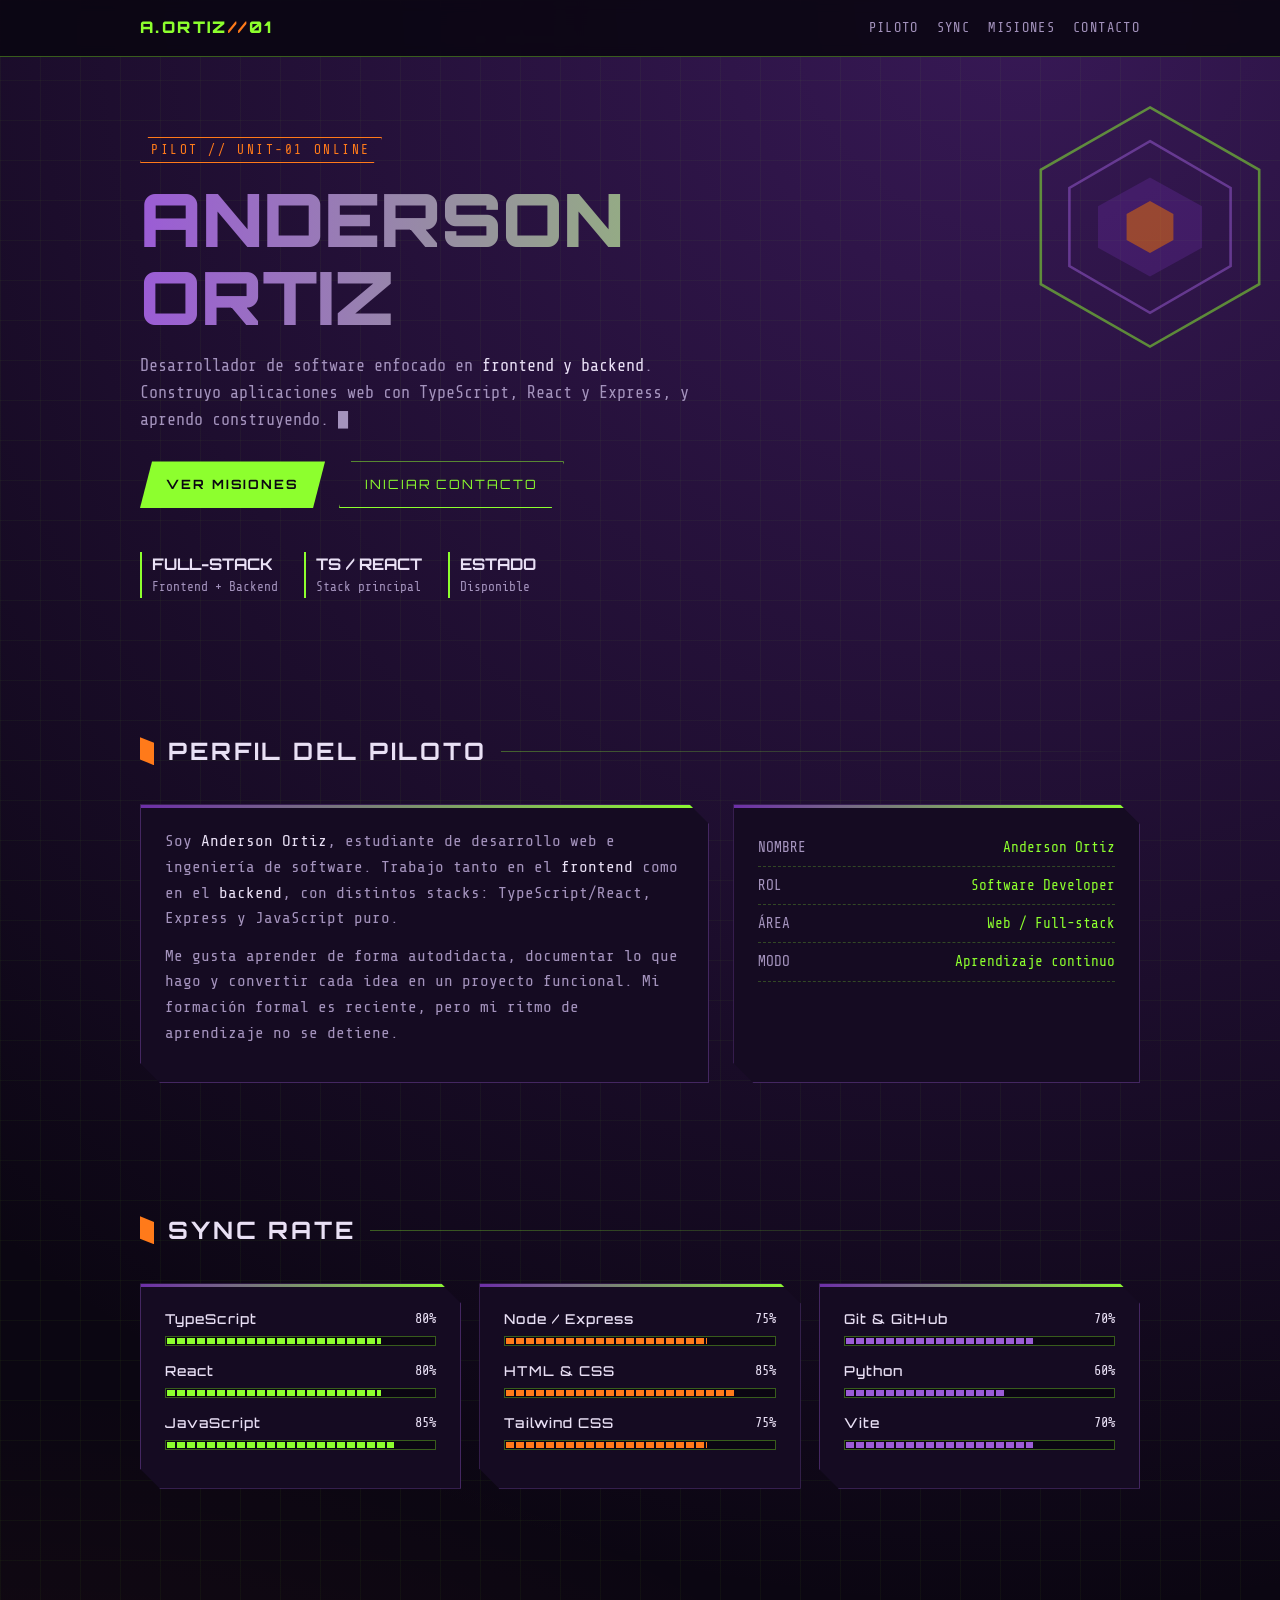
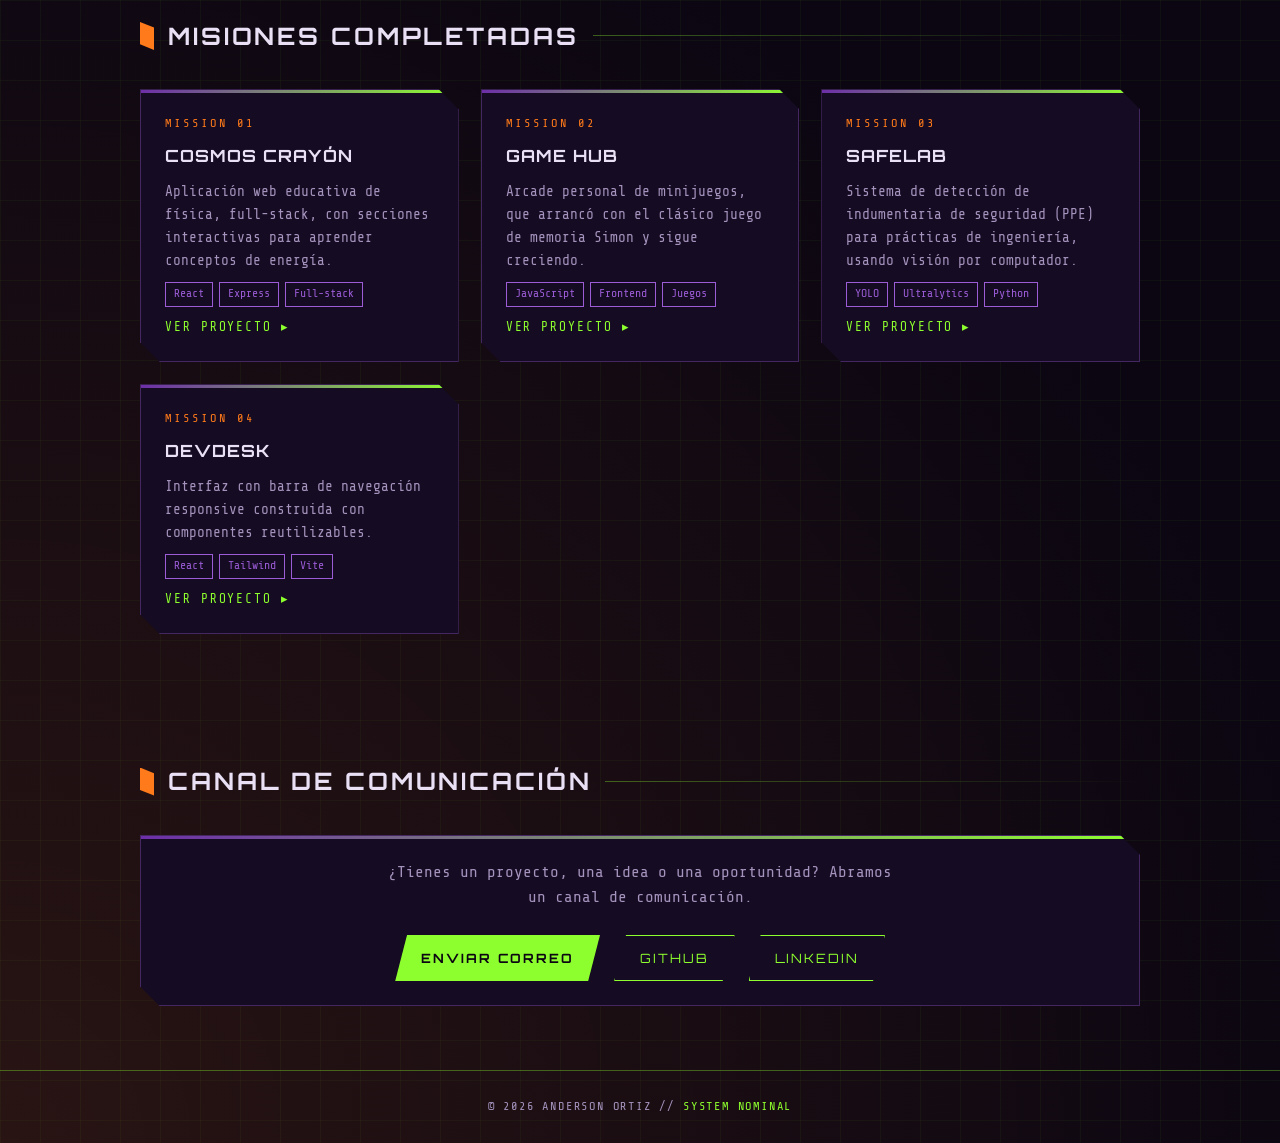
==== index.html @ fb03339a "Add initial portfolio files including HTML, CSS, and README" ====
<!DOCTYPE html>
<html lang="es">

<head>
    <meta charset="UTF-8">
    <meta name="viewport" content="width=device-width, initial-scale=1, viewport-fit=cover">
    <title>Anderson Ortiz — Software Developer</title>
    <link rel="preconnect" href="https://fonts.googleapis.com">
    <link href="https://fonts.googleapis.com/css2?family=Orbitron:wght@500;700;900&family=Share+Tech+Mono&display=swap"
        rel="stylesheet">
    <link rel="stylesheet" href="./styles.css">
</head>

<body>

    <nav>
        <div class="wrap">
            <div class="logo">A.ORTIZ<span>//</span>01</div>
            <ul>
                <li><a href="#sobre-mi">Piloto</a></li>
                <li><a href="#skills">Sync</a></li>
                <li><a href="#proyectos">Misiones</a></li>
                <li><a href="#contacto">Contacto</a></li>
            </ul>
        </div>
    </nav>

    <header class="hero">
        <div class="wrap">
            <svg class="eva-mark" viewBox="0 0 200 200" aria-hidden="true">
                <polygon points="100,8 184,56 184,144 100,192 16,144 16,56" fill="none" stroke="#8dff2e"
                    stroke-width="2" />
                <polygon points="100,34 162,70 162,130 100,166 38,130 38,70" fill="none" stroke="#9b5cd6"
                    stroke-width="2" />
                <polygon points="100,62 140,84 140,116 100,138 60,116 60,84" fill="#6d2fa8" opacity=".6" />
                <polygon points="100,80 118,90 118,110 100,120 82,110 82,90" fill="#ff7a1a" />
            </svg>
            <span class="tag">PILOT // UNIT-01 ONLINE</span>
            <h1>Anderson<br>Ortiz</h1>
            <p class="lead">Desarrollador de software enfocado en <b>frontend y backend</b>. Construyo aplicaciones web
                con TypeScript, React y Express, y aprendo construyendo.<span class="blink"> █</span></p>
            <div class="btns">
                <a class="btn primary" href="#proyectos">Ver misiones</a>
                <a class="btn ghost" href="#contacto">Iniciar contacto</a>
            </div>
            <div class="hud">
                <div><strong>FULL-STACK</strong>Frontend + Backend</div>
                <div><strong>TS / REACT</strong>Stack principal</div>
                <div><strong>ESTADO</strong>Disponible</div>
            </div>
        </div>
    </header>

    <section id="sobre-mi">
        <div class="wrap">
            <h2 class="sec-title">Perfil del piloto</h2>
            <div class="about">
                <div class="panel">
                    <p>Soy <b>Anderson Ortiz</b>, estudiante de desarrollo web e ingeniería de software. Trabajo tanto
                        en el <b>frontend</b> como en el <b>backend</b>, con distintos stacks: TypeScript/React, Express
                        y JavaScript puro.</p>
                    <p>Me gusta aprender de forma autodidacta, documentar lo que hago y convertir cada idea en un
                        proyecto funcional. Mi formación formal es reciente, pero mi ritmo de aprendizaje no se detiene.
                    </p>
                </div>
                <div class="panel">
                    <div class="data-row"><span>NOMBRE</span><span>Anderson Ortiz</span></div>
                    <div class="data-row"><span>ROL</span><span>Software Developer</span></div>
                    <div class="data-row"><span>ÁREA</span><span>Web / Full-stack</span></div>
                    <div class="data-row"><span>MODO</span><span>Aprendizaje continuo</span></div>
                </div>
            </div>
        </div>
    </section>

    <section id="skills">
        <div class="wrap">
            <h2 class="sec-title">Sync rate</h2>
            <div class="skills">
                <div class="panel">
                    <div class="skill">
                        <div class="skill-top"><b>TypeScript</b><span>80%</span></div>
                        <div class="bar"><i style="width:80%"></i></div>
                    </div>
                    <div class="skill">
                        <div class="skill-top"><b>React</b><span>80%</span></div>
                        <div class="bar"><i style="width:80%"></i></div>
                    </div>
                    <div class="skill">
                        <div class="skill-top"><b>JavaScript</b><span>85%</span></div>
                        <div class="bar"><i style="width:85%"></i></div>
                    </div>
                </div>
                <div class="panel">
                    <div class="skill">
                        <div class="skill-top"><b>Node / Express</b><span>75%</span></div>
                        <div class="bar o"><i style="width:75%"></i></div>
                    </div>
                    <div class="skill">
                        <div class="skill-top"><b>HTML &amp; CSS</b><span>85%</span></div>
                        <div class="bar o"><i style="width:85%"></i></div>
                    </div>
                    <div class="skill">
                        <div class="skill-top"><b>Tailwind CSS</b><span>75%</span></div>
                        <div class="bar o"><i style="width:75%"></i></div>
                    </div>
                </div>
                <div class="panel">
                    <div class="skill">
                        <div class="skill-top"><b>Git &amp; GitHub</b><span>70%</span></div>
                        <div class="bar p"><i style="width:70%"></i></div>
                    </div>
                    <div class="skill">
                        <div class="skill-top"><b>Python</b><span>60%</span></div>
                        <div class="bar p"><i style="width:60%"></i></div>
                    </div>
                    <div class="skill">
                        <div class="skill-top"><b>Vite</b><span>70%</span></div>
                        <div class="bar p"><i style="width:70%"></i></div>
                    </div>
                </div>
            </div>
        </div>
    </section>

    <section id="proyectos">
        <div class="wrap">
            <h2 class="sec-title">Misiones completadas</h2>
            <div class="projects">
                <article class="panel project">
                    <span class="code">MISSION 01</span>
                    <h3>Cosmos Crayón</h3>
                    <p>Aplicación web educativa de física, full-stack, con secciones interactivas para aprender
                        conceptos de energía.</p>
                    <div class="chips"><span>React</span><span>Express</span><span>Full-stack</span></div>
                    <a class="more" href="#">Ver proyecto</a>
                </article>
                <article class="panel project">
                    <span class="code">MISSION 02</span>
                    <h3>Game Hub</h3>
                    <p>Arcade personal de minijuegos, que arrancó con el clásico juego de memoria Simon y sigue
                        creciendo.</p>
                    <div class="chips"><span>JavaScript</span><span>Frontend</span><span>Juegos</span></div>
                    <a class="more" href="#">Ver proyecto</a>
                </article>
                <article class="panel project">
                    <span class="code">MISSION 03</span>
                    <h3>SafeLab</h3>
                    <p>Sistema de detección de indumentaria de seguridad (PPE) para prácticas de ingeniería, usando
                        visión por computador.</p>
                    <div class="chips"><span>YOLO</span><span>Ultralytics</span><span>Python</span></div>
                    <a class="more" href="#">Ver proyecto</a>
                </article>
                <article class="panel project">
                    <span class="code">MISSION 04</span>
                    <h3>DevDesk</h3>
                    <p>Interfaz con barra de navegación responsive construida con componentes reutilizables.</p>
                    <div class="chips"><span>React</span><span>Tailwind</span><span>Vite</span></div>
                    <a class="more" href="#">Ver proyecto</a>
                </article>
            </div>
        </div>
    </section>

    <section id="contacto">
        <div class="wrap">
            <h2 class="sec-title">Canal de comunicación</h2>
            <div class="panel contact">
                <p>¿Tienes un proyecto, una idea o una oportunidad? Abramos un canal de comunicación.</p>
                <div class="links">
                    <a class="btn primary" href="mailto:tu-correo@ejemplo.com">Enviar correo</a>
                    <a class="btn ghost" href="https://github.com/" target="_blank" rel="noopener">GitHub</a>
                    <a class="btn ghost" href="https://www.linkedin.com/" target="_blank" rel="noopener">LinkedIn</a>
                </div>
            </div>
        </div>
    </section>

    <footer>
        <div class="wrap">© 2026 ANDERSON ORTIZ // <span>SYSTEM NOMINAL</span></div>
    </footer>

</body>

</html>
---- styles.css ----
:root {
            --bg: #0b0612;
            --panel: #150b22;
            --purple: #6d2fa8;
            --purple-2: #9b5cd6;
            --green: #8dff2e;
            --orange: #ff7a1a;
            --text: #e9e0f5;
            --muted: #a493bd;
            --line: rgba(141, 255, 46, .35);
            --display: 'Orbitron', 'Segoe UI', Arial, sans-serif;
            --mono: 'Share Tech Mono', 'Courier New', monospace;
            box-sizing: border-box;
            padding-top: env(safe-area-inset-top, 0px);
            padding-bottom: env(safe-area-inset-bottom, 0px);
            color-scheme: dark;
        }

        @media (prefers-color-scheme:light) {
            :root:not([data-theme="dark"]) {
                --bg: #0b0612;
            }
        }

        *,
        *::before,
        *::after {
            box-sizing: border-box
        }

        html {
            scroll-behavior: smooth;
            scroll-padding-top: 70px
        }

        body {
            margin: 0;
            background: var(--bg);
            color: var(--text);
            font-family: var(--mono);
            line-height: 1.6;
            background-image:
                linear-gradient(rgba(141, 255, 46, .04) 1px, transparent 1px),
                linear-gradient(90deg, rgba(141, 255, 46, .04) 1px, transparent 1px),
                radial-gradient(circle at 80% 0%, rgba(109, 47, 168, .45), transparent 55%),
                radial-gradient(circle at 0% 100%, rgba(255, 122, 26, .12), transparent 45%);
            background-size: 40px 40px, 40px 40px, auto, auto;
        }

        a {
            color: var(--green);
            text-decoration: none
        }

        .wrap {
            max-width: 1040px;
            margin: 0 auto;
            padding: 0 20px
        }

        /* NAV */
        nav {
            position: sticky;
            top: 0;
            z-index: 10;
            background: rgba(11, 6, 18, .9);
            backdrop-filter: blur(6px);
            border-bottom: 1px solid var(--line)
        }

        nav .wrap {
            display: flex;
            justify-content: space-between;
            align-items: center;
            height: 56px;
            gap: 12px;
            overflow-x: auto
        }

        .logo {
            font-family: var(--display);
            font-weight: 900;
            letter-spacing: .15em;
            color: var(--green);
            white-space: nowrap
        }

        .logo span {
            color: var(--orange)
        }

        nav ul {
            display: flex;
            gap: 18px;
            list-style: none;
            margin: 0;
            padding: 0;
            font-size: .85rem;
            text-transform: uppercase;
            letter-spacing: .1em
        }

        nav ul a {
            color: var(--muted)
        }

        nav ul a:hover {
            color: var(--green)
        }

        /* HERO */
        .hero {
            padding: 80px 0 70px;
            position: relative
        }

        .tag {
            display: inline-block;
            color: var(--orange);
            border: 1px solid var(--orange);
            padding: 2px 10px;
            font-size: .8rem;
            letter-spacing: .2em;
            clip-path: polygon(8px 0, 100% 0, calc(100% - 8px) 100%, 0 100%)
        }

        .hero h1 {
            font-family: var(--display);
            font-weight: 900;
            font-size: clamp(2.2rem, 7vw, 4.6rem);
            line-height: 1.05;
            margin: 18px 0 10px;
            text-transform: uppercase;
            background: linear-gradient(90deg, var(--purple-2), var(--green));
            -webkit-background-clip: text;
            background-clip: text;
            color: transparent
        }

        .hero p.lead {
            max-width: 600px;
            color: var(--muted);
            font-size: 1.05rem
        }

        .hero p.lead b {
            color: var(--text);
            font-weight: 400
        }

        .btns {
            display: flex;
            gap: 14px;
            flex-wrap: wrap;
            margin-top: 28px
        }

        .btn {
            font-family: var(--display);
            font-size: .8rem;
            letter-spacing: .15em;
            text-transform: uppercase;
            padding: 13px 26px;
            clip-path: polygon(12px 0, 100% 0, calc(100% - 12px) 100%, 0 100%);
            transition: .2s
        }

        .btn.primary {
            background: var(--green);
            color: #0b0612;
            font-weight: 700
        }

        .btn.primary:hover {
            background: var(--orange)
        }

        .btn.ghost {
            background: transparent;
            color: var(--green);
            box-shadow: inset 0 0 0 1px var(--green)
        }

        .btn.ghost:hover {
            background: rgba(141, 255, 46, .12)
        }

        .hud {
            margin-top: 44px;
            display: flex;
            gap: 26px;
            flex-wrap: wrap;
            font-size: .8rem;
            color: var(--muted)
        }

        .hud div {
            border-left: 2px solid var(--green);
            padding-left: 10px
        }

        .hud strong {
            display: block;
            color: var(--text);
            font-family: var(--display);
            font-size: 1rem
        }

        .eva-mark {
            position: absolute;
            right: 0;
            top: 40px;
            width: 260px;
            opacity: .5;
            display: none
        }

        @media(min-width:900px) {
            .eva-mark {
                display: block
            }
        }

        /* SECTIONS */
        section {
            padding: 64px 0
        }

        .sec-title {
            font-family: var(--display);
            font-weight: 700;
            font-size: 1.5rem;
            letter-spacing: .12em;
            text-transform: uppercase;
            margin: 0 0 34px;
            display: flex;
            align-items: center;
            gap: 14px
        }

        .sec-title::before {
            content: "";
            width: 14px;
            height: 28px;
            background: var(--orange);
            clip-path: polygon(0 0, 100% 20%, 100% 100%, 0 80%)
        }

        .sec-title::after {
            content: "";
            flex: 1;
            height: 1px;
            background: linear-gradient(90deg, var(--line), transparent)
        }

        .panel {
            background: var(--panel);
            border: 1px solid rgba(155, 92, 214, .35);
            padding: 24px;
            position: relative;
            clip-path: polygon(0 0, calc(100% - 20px) 0, 100% 20px, 100% 100%, 20px 100%, 0 calc(100% - 20px))
        }

        .panel::before {
            content: "";
            position: absolute;
            left: 0;
            top: 0;
            width: 100%;
            height: 3px;
            background: linear-gradient(90deg, var(--purple), var(--green))
        }

        /* ABOUT */
        .about {
            display: grid;
            gap: 24px;
            grid-template-columns: 1fr
        }

        @media(min-width:800px) {
            .about {
                grid-template-columns: 1.4fr 1fr
            }
        }

        .about p {
            margin: 0 0 12px;
            color: var(--muted)
        }

        .about p b {
            color: var(--text);
            font-weight: 400
        }

        .data-row {
            display: flex;
            justify-content: space-between;
            border-bottom: 1px dashed rgba(141, 255, 46, .25);
            padding: 7px 0;
            font-size: .9rem
        }

        .data-row span:first-child {
            color: var(--muted)
        }

        .data-row span:last-child {
            color: var(--green)
        }

        /* SKILLS */
        .skills {
            display: grid;
            gap: 18px;
            grid-template-columns: repeat(auto-fit, minmax(260px, 1fr))
        }

        .skill-top {
            display: flex;
            justify-content: space-between;
            font-size: .85rem;
            margin-bottom: 6px
        }

        .skill-top b {
            font-family: var(--display);
            font-weight: 500;
            letter-spacing: .08em
        }

        .bar {
            height: 10px;
            background: #0b0612;
            border: 1px solid var(--line);
            padding: 1px
        }

        .bar i {
            display: block;
            height: 100%;
            background: repeating-linear-gradient(90deg, var(--green) 0 8px, transparent 8px 10px)
        }

        .bar.o i {
            background: repeating-linear-gradient(90deg, var(--orange) 0 8px, transparent 8px 10px)
        }

        .bar.p i {
            background: repeating-linear-gradient(90deg, var(--purple-2) 0 8px, transparent 8px 10px)
        }

        .skill {
            margin-bottom: 14px
        }

        /* PROJECTS */
        .projects {
            display: grid;
            gap: 22px;
            grid-template-columns: repeat(auto-fit, minmax(280px, 1fr))
        }

        .project {
            display: flex;
            flex-direction: column;
            gap: 10px;
            transition: transform .2s
        }

        .project:hover {
            transform: translateY(-4px)
        }

        .project .code {
            color: var(--orange);
            font-size: .75rem;
            letter-spacing: .25em
        }

        .project h3 {
            font-family: var(--display);
            font-size: 1.05rem;
            margin: 0;
            letter-spacing: .06em;
            text-transform: uppercase
        }

        .project p {
            margin: 0;
            color: var(--muted);
            font-size: .9rem;
            flex: 1
        }

        .chips {
            display: flex;
            flex-wrap: wrap;
            gap: 6px
        }

        .chips span {
            font-size: .72rem;
            padding: 2px 8px;
            border: 1px solid var(--purple-2);
            color: var(--purple-2)
        }

        .project a.more {
            font-size: .8rem;
            letter-spacing: .15em;
            text-transform: uppercase
        }

        .project a.more::after {
            content: " ▸"
        }

        /* CONTACT */
        .contact {
            text-align: center
        }

        .contact p {
            color: var(--muted);
            max-width: 520px;
            margin: 0 auto 24px
        }

        .links {
            display: flex;
            justify-content: center;
            gap: 14px;
            flex-wrap: wrap
        }

        footer {
            padding: 26px 0;
            text-align: center;
            font-size: .75rem;
            color: var(--muted);
            border-top: 1px solid var(--line);
            letter-spacing: .15em
        }

        footer span {
            color: var(--green)
        }

        @keyframes blink {
            50% {
                opacity: 0
            }
        }

        .blink {
            animation: blink 1.2s steps(1) infinite
        }

        @media(prefers-reduced-motion:reduce) {
            .blink {
                animation: none
            }

            html {
                scroll-behavior: auto
            }
        }
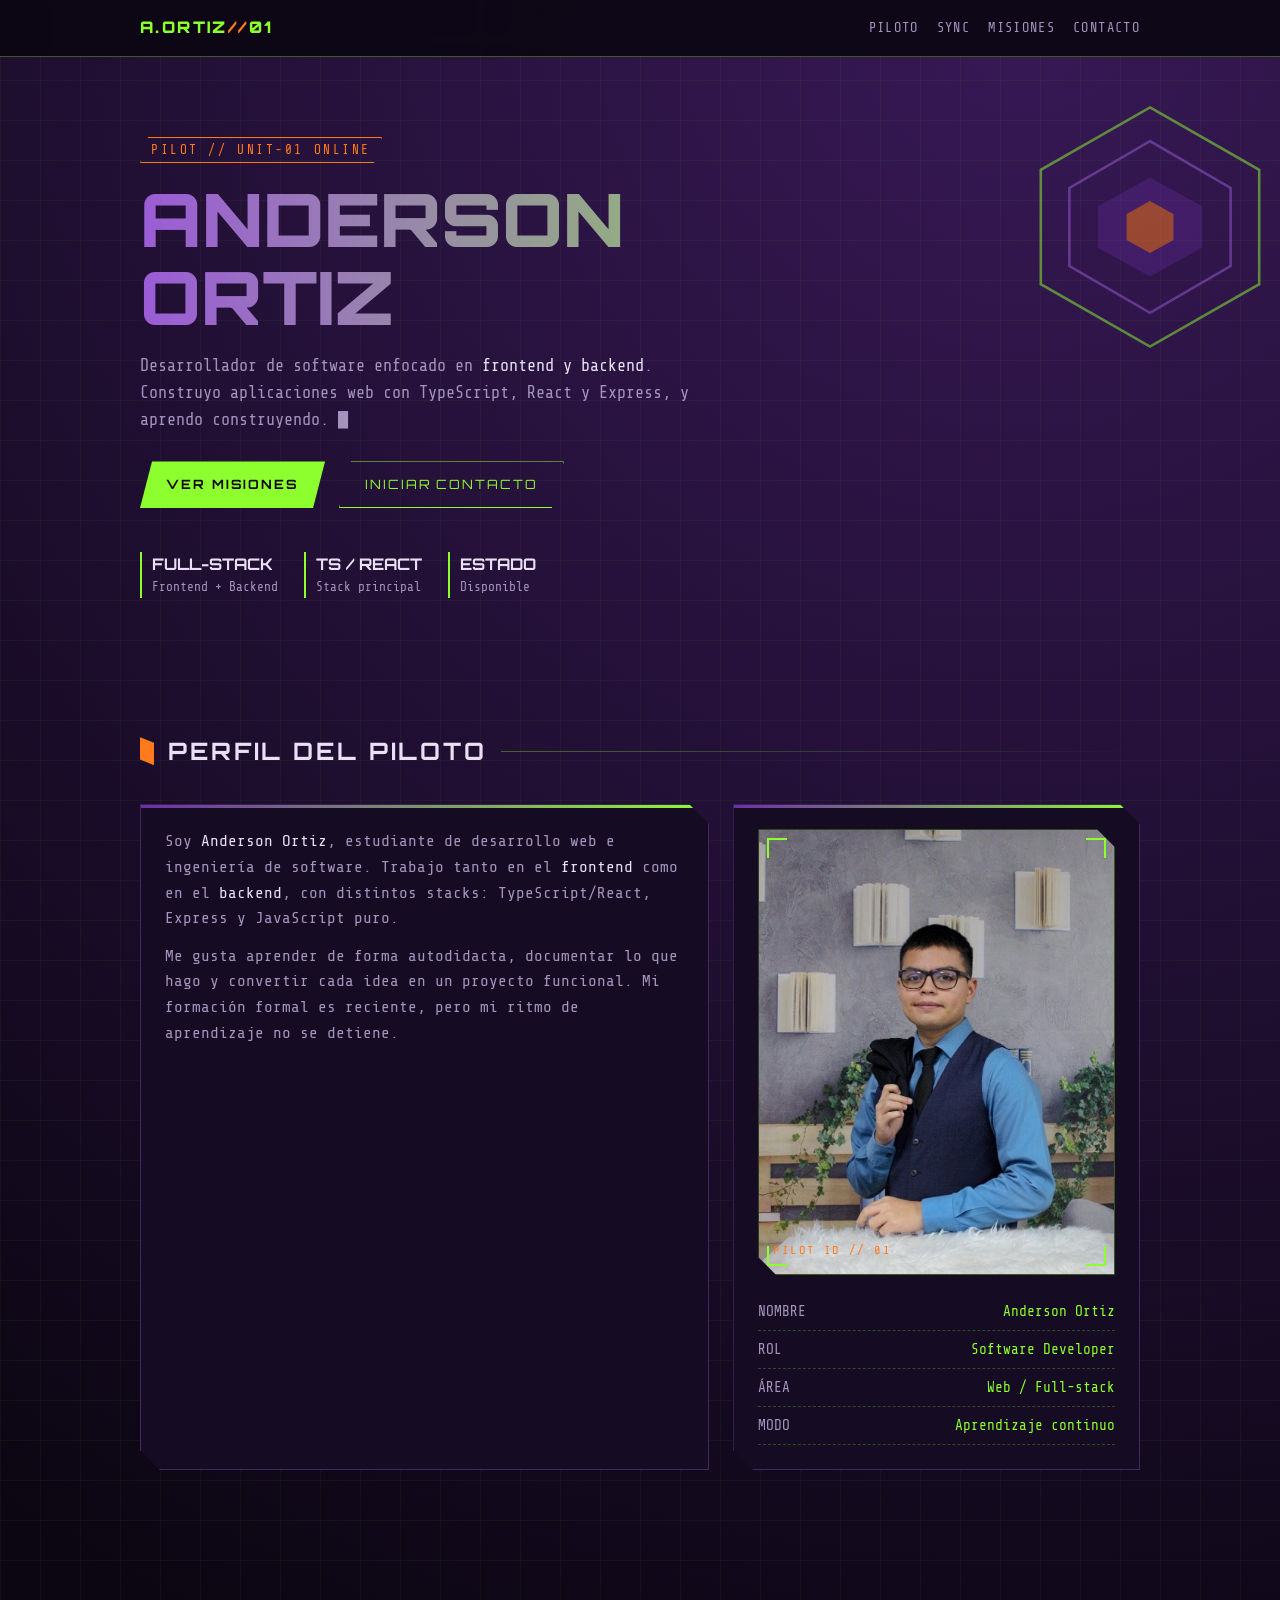
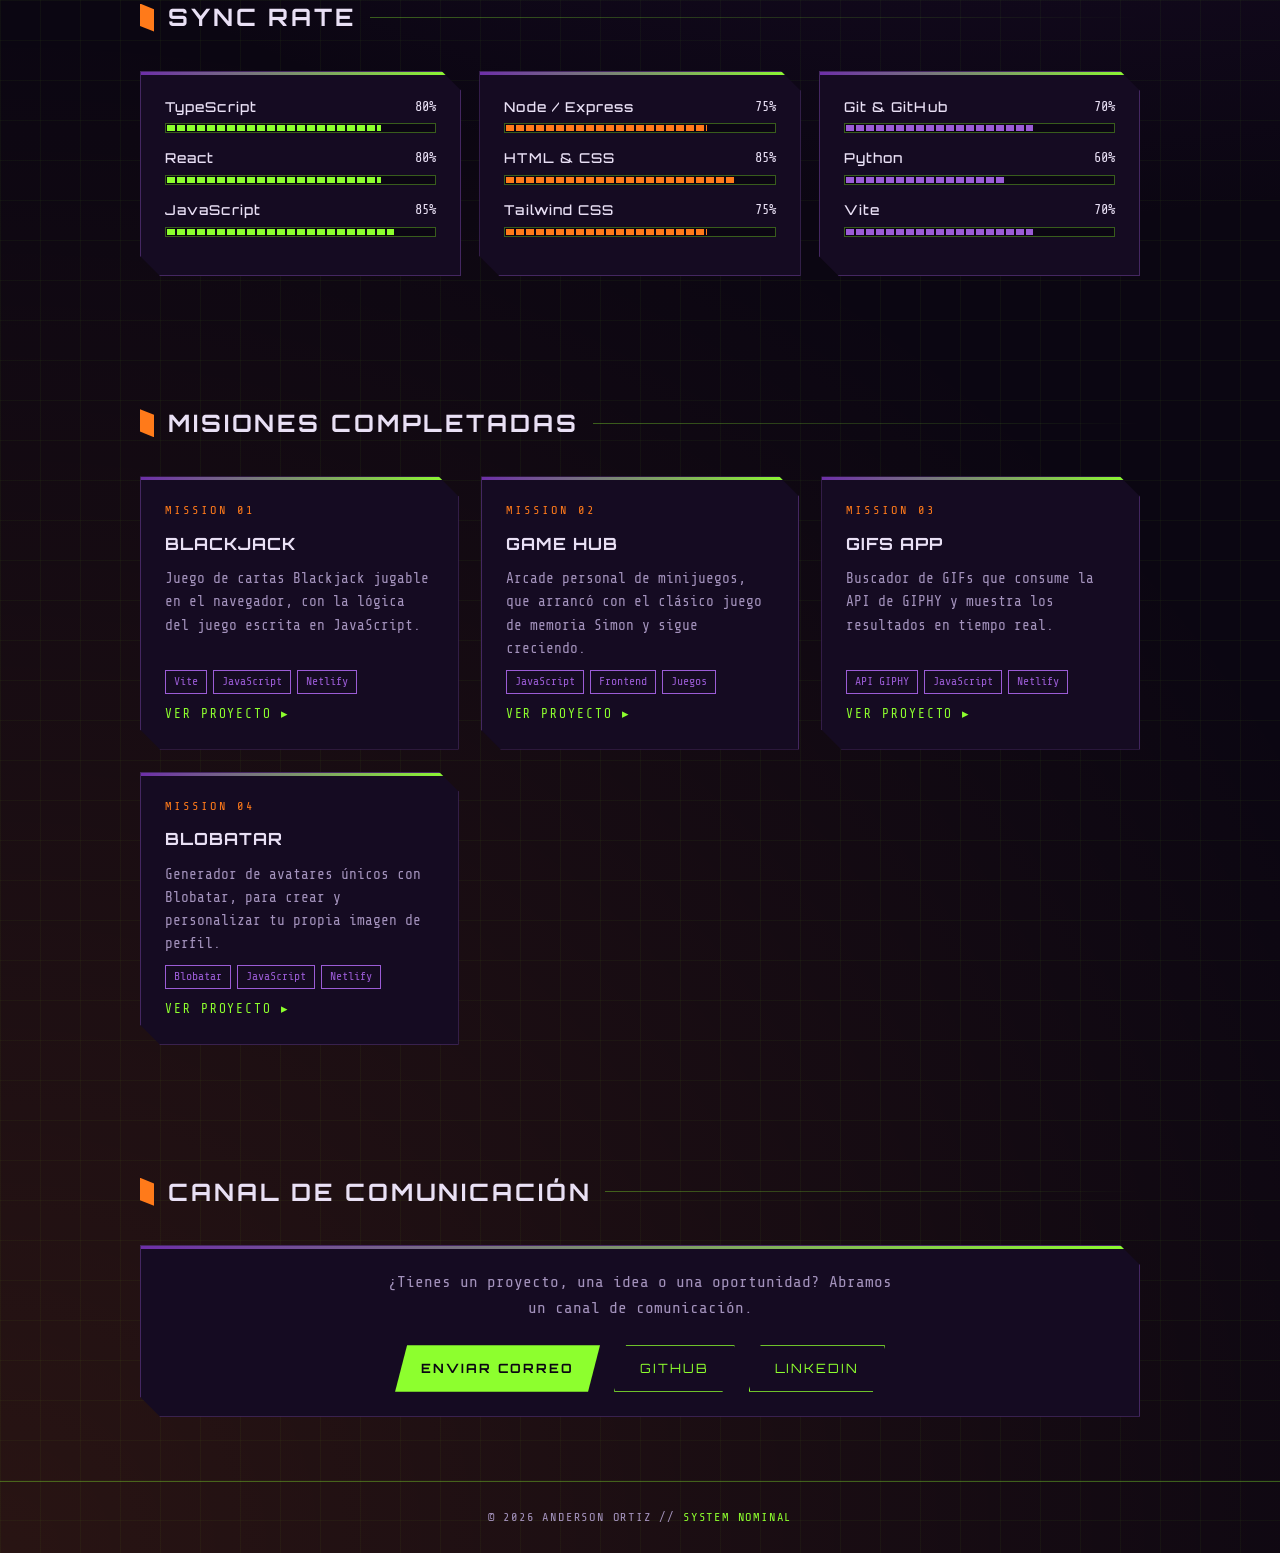
==== commit bbf249d2: "Implement code changes to enhance functionality and improve performance" ====
--- a/index.html
+++ b/index.html
@@ -63,7 +63,16 @@
                         proyecto funcional. Mi formación formal es reciente, pero mi ritmo de aprendizaje no se detiene.
                     </p>
                 </div>
-                <div class="panel">
+                <div class="panel pilot-card">
+                    <figure class="photo-frame">
+                        <img src="img/anderson.jpg" alt="Foto de Anderson Ortiz" width="400" height="500">
+                        <span class="corner tl"></span>
+                        <span class="corner tr"></span>
+                        <span class="corner bl"></span>
+                        <span class="corner br"></span>
+                        <figcaption class="photo-tag">PILOT ID // 01</figcaption>
+                    </figure>
+
                     <div class="data-row"><span>NOMBRE</span><span>Anderson Ortiz</span></div>
                     <div class="data-row"><span>ROL</span><span>Software Developer</span></div>
                     <div class="data-row"><span>ÁREA</span><span>Web / Full-stack</span></div>
@@ -129,12 +138,14 @@
             <div class="projects">
                 <article class="panel project">
                     <span class="code">MISSION 01</span>
-                    <h3>Cosmos Crayón</h3>
-                    <p>Aplicación web educativa de física, full-stack, con secciones interactivas para aprender
-                        conceptos de energía.</p>
-                    <div class="chips"><span>React</span><span>Express</span><span>Full-stack</span></div>
-                    <a class="more" href="#">Ver proyecto</a>
-                </article>
+                    <h3>Blackjack</h3>
+                    <p>Juego de cartas Blackjack jugable en el navegador, con la lógica del juego escrita en JavaScript.
+                    </p>
+                    <div class="chips"><span>Vite</span><span>JavaScript</span><span>Netlify</span></div>
+                    <a class="more" href="https://blackjack-by-anderortiz.netlify.app/" target="_blank"
+                        rel="noopener">Ver proyecto</a>
+                </article>
+
                 <article class="panel project">
                     <span class="code">MISSION 02</span>
                     <h3>Game Hub</h3>
@@ -143,20 +154,24 @@
                     <div class="chips"><span>JavaScript</span><span>Frontend</span><span>Juegos</span></div>
                     <a class="more" href="#">Ver proyecto</a>
                 </article>
+
                 <article class="panel project">
                     <span class="code">MISSION 03</span>
-                    <h3>SafeLab</h3>
-                    <p>Sistema de detección de indumentaria de seguridad (PPE) para prácticas de ingeniería, usando
-                        visión por computador.</p>
-                    <div class="chips"><span>YOLO</span><span>Ultralytics</span><span>Python</span></div>
-                    <a class="more" href="#">Ver proyecto</a>
-                </article>
+                    <h3>GIFs App</h3>
+                    <p>Buscador de GIFs que consume la API de GIPHY y muestra los resultados en tiempo real.</p>
+                    <div class="chips"><span>API GIPHY</span><span>JavaScript</span><span>Netlify</span></div>
+                    <a class="more" href="https://gifs-app-ander-ortiz.netlify.app/" target="_blank" rel="noopener">Ver
+                        proyecto</a>
+                </article>
+
                 <article class="panel project">
                     <span class="code">MISSION 04</span>
-                    <h3>DevDesk</h3>
-                    <p>Interfaz con barra de navegación responsive construida con componentes reutilizables.</p>
-                    <div class="chips"><span>React</span><span>Tailwind</span><span>Vite</span></div>
-                    <a class="more" href="#">Ver proyecto</a>
+                    <h3>Blobatar</h3>
+                    <p>Generador de avatares únicos con Blobatar, para crear y personalizar tu propia imagen de perfil.
+                    </p>
+                    <div class="chips"><span>Blobatar</span><span>JavaScript</span><span>Netlify</span></div>
+                    <a class="more" href="https://ander-ortiz-blobatar.netlify.app/" target="_blank" rel="noopener">Ver
+                        proyecto</a>
                 </article>
             </div>
         </div>
--- a/styles.css
+++ b/styles.css
@@ -467,3 +467,80 @@
                 scroll-behavior: auto
             }
         }
+
+        /* FOTO DEL PILOTO */
+        .photo-frame {
+            position: relative;
+            margin: 0 0 18px;
+            aspect-ratio: 4/5;
+            background: #0b0612;
+            border: 1px solid var(--line);
+            overflow: hidden;
+            clip-path: polygon(0 0, calc(100% - 18px) 0, 100% 18px, 100% 100%, 18px 100%, 0 calc(100% - 18px));
+        }
+
+        .photo-frame img {
+            width: 100%;
+            height: 100%;
+            object-fit: cover;
+            display: block;
+            filter: saturate(.9) contrast(1.05);
+        }
+
+        /* tinte morado + líneas de escaneo */
+        /* .photo-frame::after {
+            content: "";
+            position: absolute;
+            inset: 0;
+            pointer-events: none;
+            background:
+                repeating-linear-gradient(0deg, rgba(0, 0, 0, .18) 0 1px, transparent 1px 3px),
+                linear-gradient(180deg, rgba(109, 47, 168, .25), transparent 40%, rgba(11, 6, 18, .75));
+        } */
+
+        /* esquinas tipo visor */
+        .corner {
+            position: absolute;
+            width: 20px;
+            height: 20px;
+            border: 2px solid var(--green);
+            z-index: 2
+        }
+
+        .corner.tl {
+            top: 8px;
+            left: 8px;
+            border-right: 0;
+            border-bottom: 0
+        }
+
+        .corner.tr {
+            top: 8px;
+            right: 8px;
+            border-left: 0;
+            border-bottom: 0
+        }
+
+        .corner.bl {
+            bottom: 8px;
+            left: 8px;
+            border-right: 0;
+            border-top: 0
+        }
+
+        .corner.br {
+            bottom: 8px;
+            right: 8px;
+            border-left: 0;
+            border-top: 0
+        }
+
+        .photo-tag {
+            position: absolute;
+            left: 14px;
+            bottom: 14px;
+            z-index: 2;
+            font-size: .75rem;
+            letter-spacing: .2em;
+            color: var(--orange);
+        }
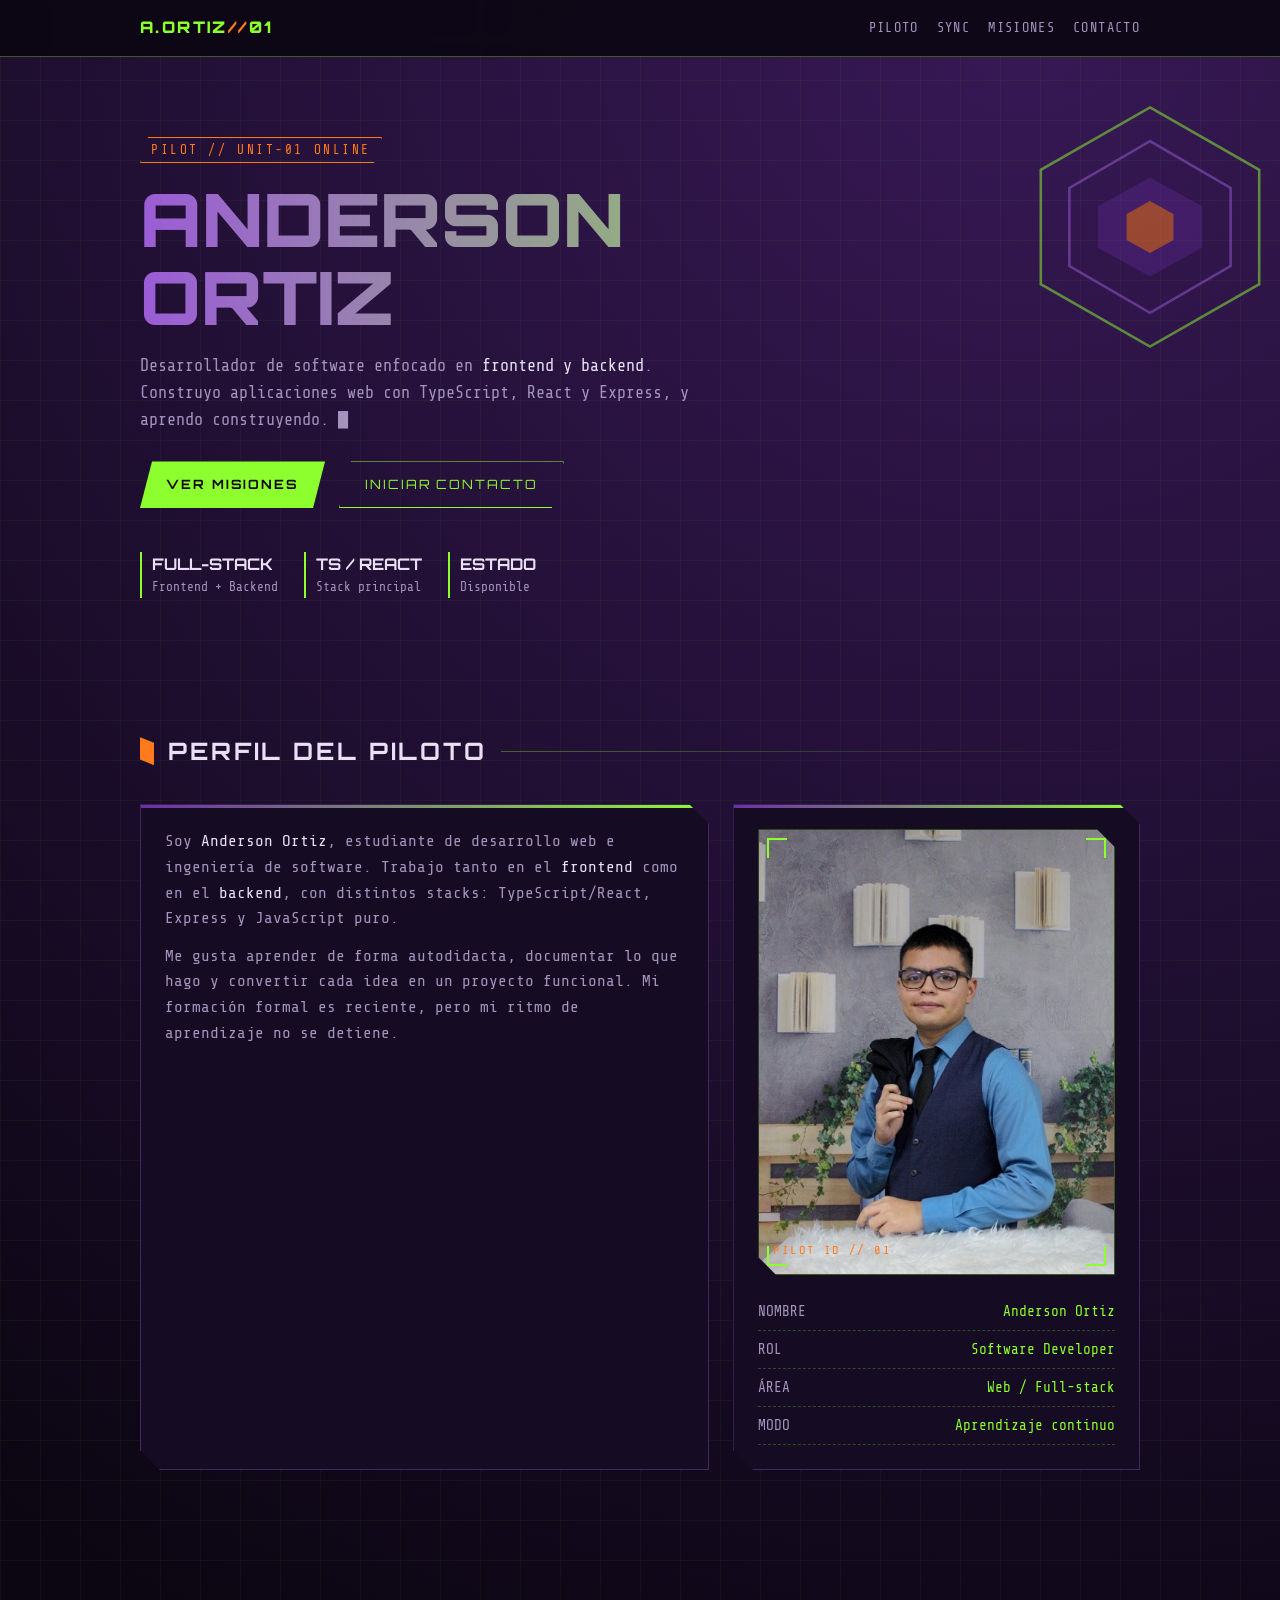
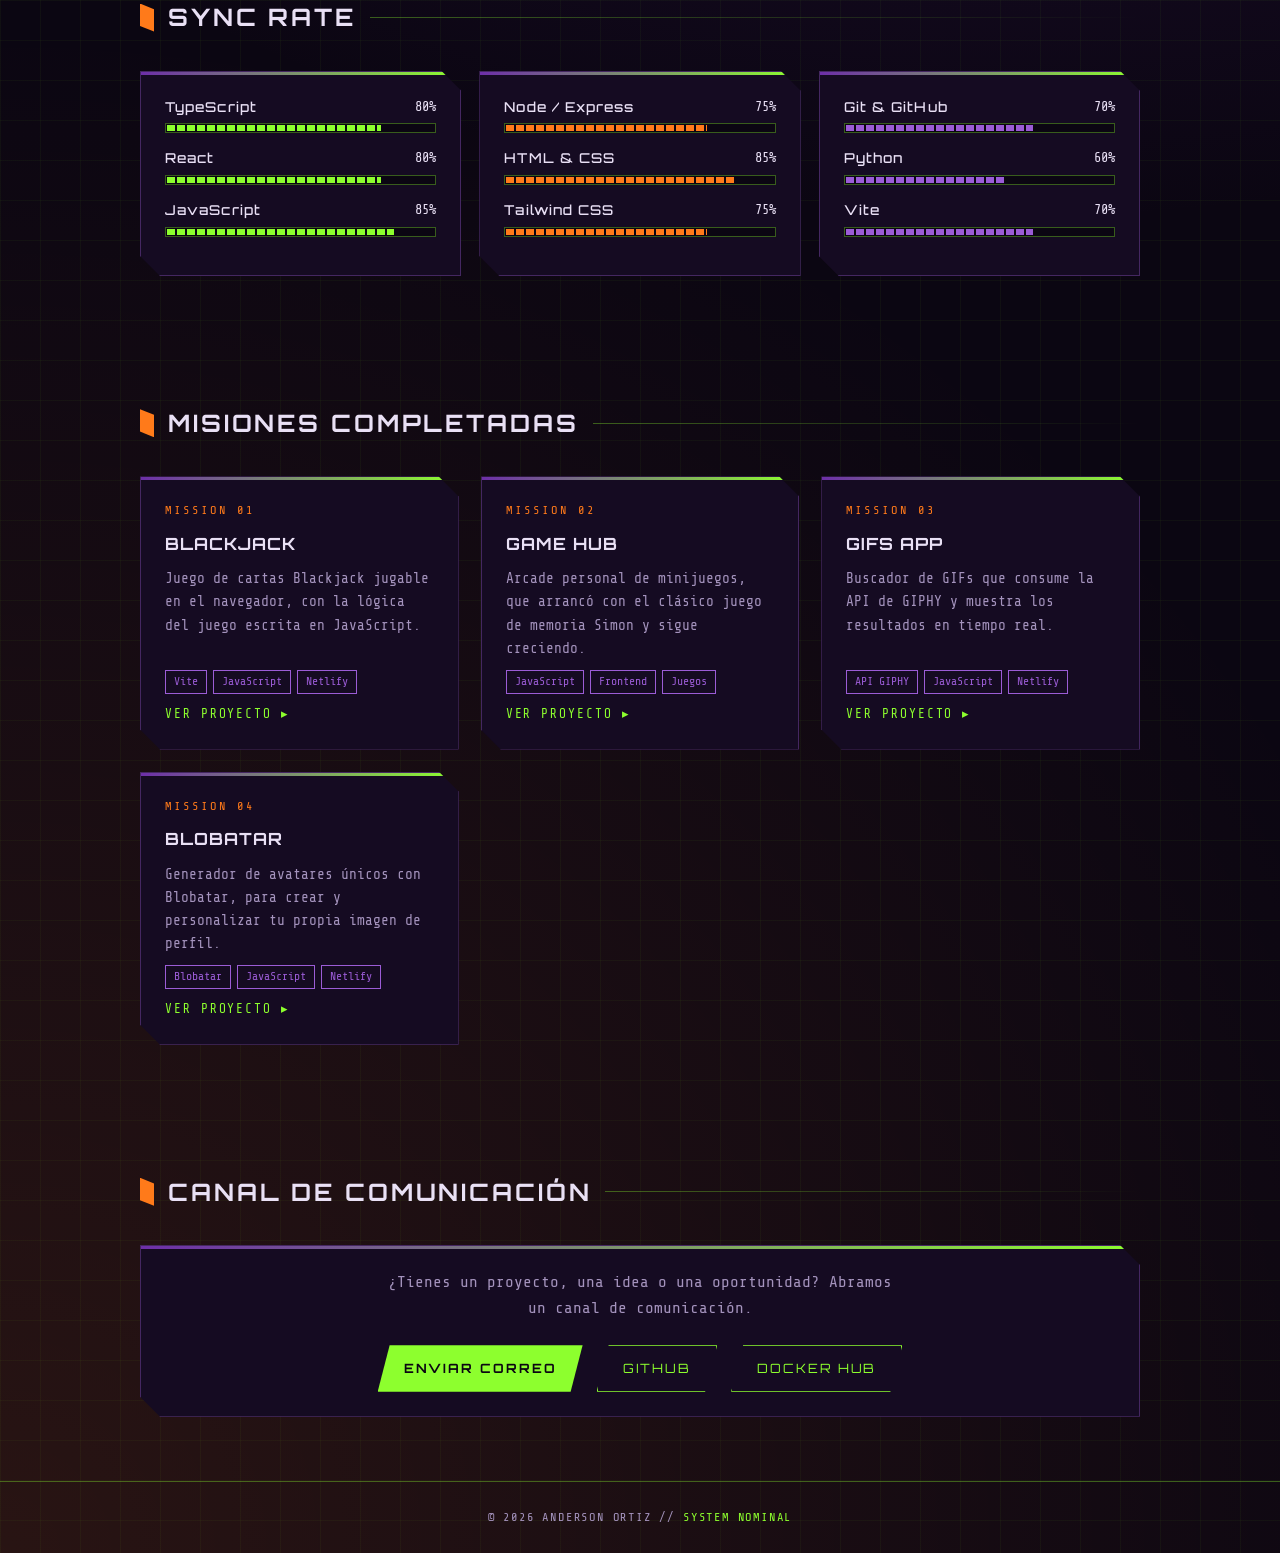
==== commit 42937f98: "Update contact information and links in README and index.html" ====
--- a/index.html
+++ b/index.html
@@ -183,9 +183,9 @@
             <div class="panel contact">
                 <p>¿Tienes un proyecto, una idea o una oportunidad? Abramos un canal de comunicación.</p>
                 <div class="links">
-                    <a class="btn primary" href="mailto:tu-correo@ejemplo.com">Enviar correo</a>
-                    <a class="btn ghost" href="https://github.com/" target="_blank" rel="noopener">GitHub</a>
-                    <a class="btn ghost" href="https://www.linkedin.com/" target="_blank" rel="noopener">LinkedIn</a>
+                    <a class="btn primary" href="mailto:ortizone620@gmail.com">Enviar correo</a>
+                    <a class="btn ghost" href="https://github.com/AnderOrtiz" target="_blank" rel="noopener">GitHub</a>
+                    <a class="btn ghost" href="https://hub.docker.com/u/anderortiz" target="_blank" rel="noopener">Docker Hub</a>
                 </div>
             </div>
         </div>
